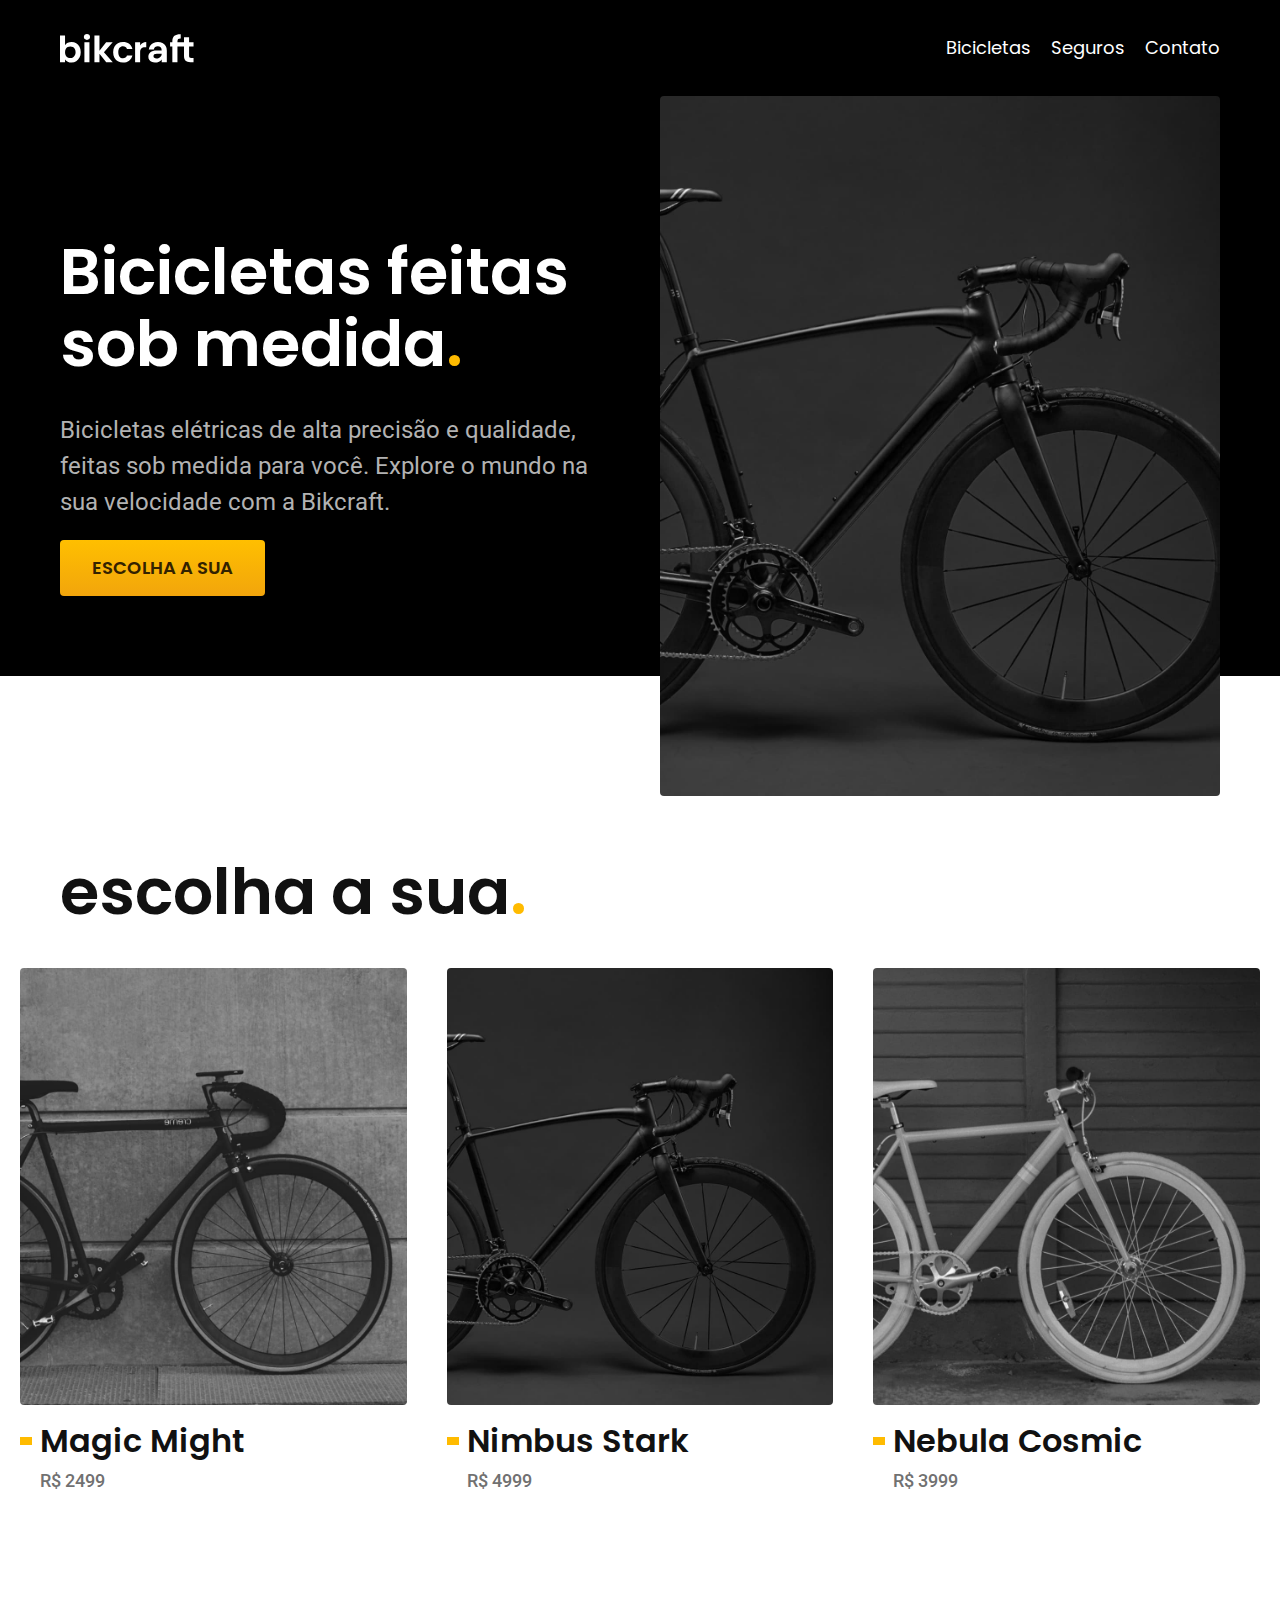
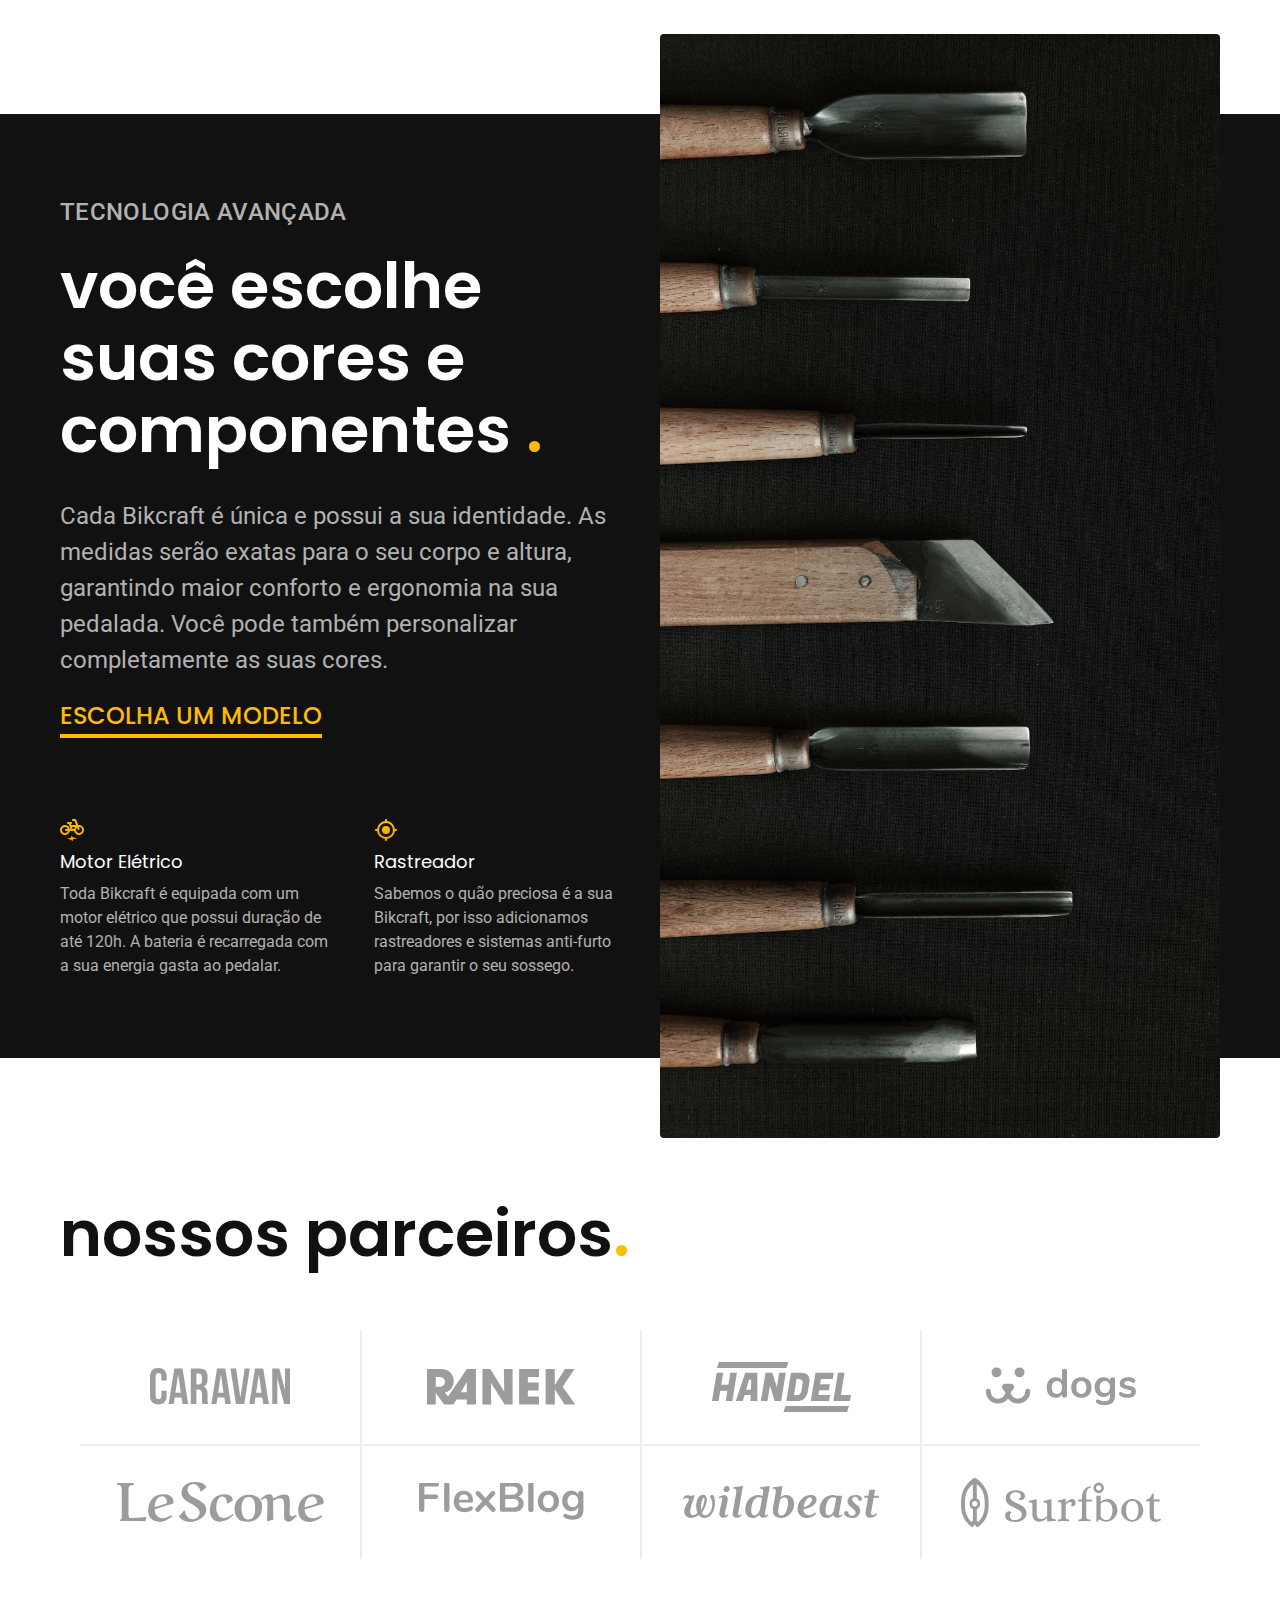
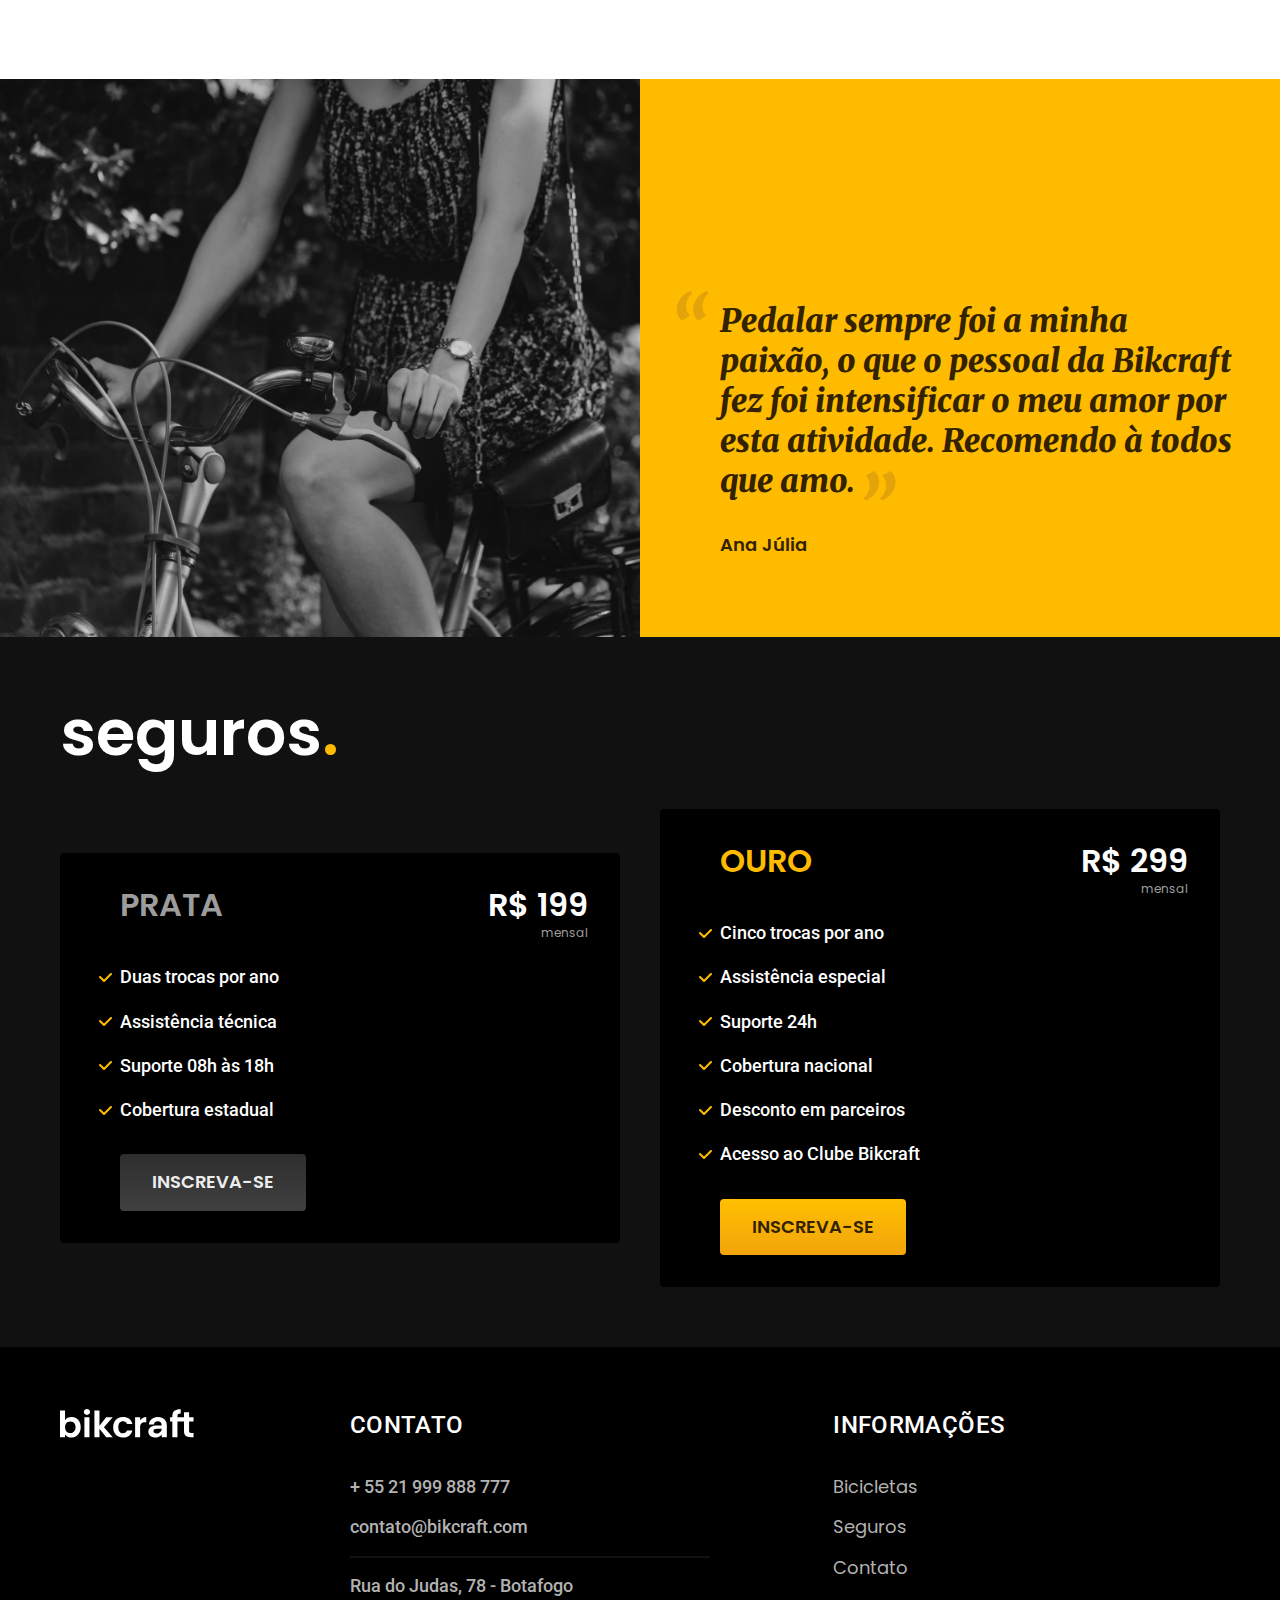
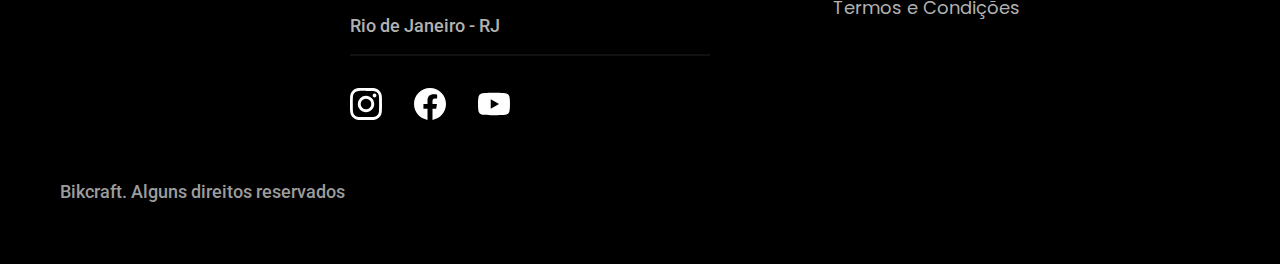
==== index.html @ 528cb469 "pagina bicicletas nimbus parte escolha a sua" ====
<!DOCTYPE html>
<html lang="pt-br">

<head>
  <meta charset="UTF-8">
  <meta http-equiv="X-UA-Compatible" content="IE=edge">
  <meta name="viewport" content="width=device-width, initial-scale=1.0">
  <meta name="description" content="Bicicletas elétricas de alta precisão e qualidade,  feitas sob medida para o cliente. Explore o mundo na sua velocidade com a Bikcraft.">
  <link rel="stylesheet" href="./css/style.css">
  <title>Bikcraft - Bicicletas Elétricas</title>
</head>

<body>
  <header class="header-bg">
    <div class="header container">
      <a href="./"><img src="./img/bikcraft.svg" alt=""></a>
      <nav aria-label="primária">
        <ul class="header-menu cor-0 font-1-m">
          <li><a href="./bicicletas.html">Bicicletas</a></li>
          <li><a href="./seguros.html">Seguros</a></li>
          <li><a href="./contato.html">Contato</a></li>
        </ul>
      </nav>
    </div>
  </header>

  <main class="introducao-bg">
    <div class="introducao container">
      <div class="introducao-conteudo">
        <h1 class="font-1-xxl cor-0">Bicicletas feitas sob medida<span class="cor-p1">.</span></h1>
        <p class="font-2-l cor-5">Bicicletas elétricas de alta precisão e qualidade, feitas sob medida para você. Explore o mundo na sua velocidade com a Bikcraft.</p>
        <a class="botao" href="./orcamento">Escolha a sua</a>
      </div>
      <div class="introducao-img"><img src="./img/fotos/introducao.jpg" alt="Bicicleta elétrica preta"></div>

    </div>
  </main>
  <article class="bicicletas-lista">
    <h2 class="font-1-xxl container">escolha a sua<span class="cor-p1">.</span></h2>
    <ul>
      <a href="./bicicletas/magic.html">
        <li>
          <img src="./img/bicicletas/magic-home.jpg" alt="Magic Might">
          <h3 class="font-1-xl">Magic Might</h3>
          <span class="font-2-m cor-7">R$ 2499</span>
        </li>
      </a>
      <a href="./bicicletas/nimbus.html">
        <li>
          <img src="./img/bicicletas/nimbus-home.jpg" alt="Nimbus Stark">
          <h3 class="font-1-xl">Nimbus Stark</h3>
          <span class="font-2-m cor-7">R$ 4999</span>
        </li>
      </a>

      <a href="./bicicletas/nebula.html">
        <li>
          <img src="./img/bicicletas/nebula-home.jpg" alt="Nebula Cosmic">
          <h3 class="font-1-xl">Nebula Cosmic</h3>
          <span class="font-2-m cor-7">R$ 3999</span>
        </li>
      </a>
    </ul>
  </article>
  <article class="tecnologia-bg">
    <div class="tecnologia container">
      <div class="tecnologia-conteudo">
        <span class="font-2-l-b cor-5">Tecnologia Avançada</span>
        <h2 class="font-1-xxl cor-0">você escolhe suas cores e componentes <span class="cor-p1">.</span></h2>
        <p class="font-2-l cor-5">Cada Bikcraft é única e possui a sua identidade. As medidas serão exatas para o seu corpo e altura, garantindo maior conforto e ergonomia na sua pedalada. Você pode também personalizar completamente as suas cores.</p>
        <a class="link" href="./bicicletas.html">Escolha um modelo</a>
        <div class="tecnologia-vantagens">
          <div>
            <img src="./img/icones/eletrica.svg" alt="">
            <h3 class="font-1-m cor-0">Motor Elétrico</h3>
            <p class="font-2-s cor-5">Toda Bikcraft é equipada com um motor elétrico que possui duração de até 120h. A bateria é recarregada com a sua energia gasta ao pedalar.</p>
          </div>
          <div>
            <img src="./img/icones/rastreador.svg" alt="">
            <h3 class="font-1-m cor-0">Rastreador</h3>
            <p class="font-2-s cor-5">Sabemos o quão preciosa é a sua Bikcraft, por isso adicionamos rastreadores e sistemas anti-furto para garantir o seu sossego.</p>
          </div>
        </div>
      </div>
      <div class="tecnologia-img">
        <img src="./img/fotos/tecnologia.jpg" alt="">
      </div>
    </div>

  </article>
  <section class="parceiros container" aria-label="Nossos Parceiros">
    <h2 class="font-1-xxl cor-11">nossos parceiros<span class="cor-p1">.</span></h2>
    <ul>
      <li>
        <img src="./img/parceiros/caravan.svg" alt="Caravan">
      </li>
      <li>
        <img src="./img/parceiros/ranek.svg" alt="Ranek">
      </li>
      <li>
        <img src="./img/parceiros/handel.svg" alt="Handel">
      </li>
      <li>
        <img src="./img/parceiros/dogs.svg" alt="Dogs">
      </li>
      <li>
        <img src="./img/parceiros/lescone.svg" alt="LescCone">
      </li>
      <li>
        <img src="./img/parceiros/flexblog.svg" alt="FlexBlog">
      </li>
      <li>
        <img src="./img/parceiros/wildbeast.svg" alt="Wild Beast">
      </li>
      <li>
        <img src="./img/parceiros/surfbot.svg" alt="Surfbot">
      </li>
    </ul>
  </section>
  <section class="depoimento" aria-label="Depoimento">
    <div>
      <img src="./img/fotos/depoimento.jpg" alt="">
    </div>
    <div class="depoimento-conteudo">
      <blockquote class="font-1-xl cor-p5">
        <p>Pedalar sempre foi a minha paixão, o que o pessoal da Bikcraft fez foi intensificar o meu amor por esta atividade. Recomendo à todos que amo.</p>
      </blockquote>
      <span class="font-1-m-b cor-p5">Ana Júlia</span>
    </div>
  </section>
  <article class="seguros-bg">
    <div class="seguros container">
      <h2 class="font-1-xxl cor-0">seguros<span class="cor-p1">.</span></h2>
      <div class="seguros-item">
        <h3 class="font-1-xl cor-6">PRATA</h3>
        <span class="font-1-xl cor-0">R$ 199 <span class="font-1-xs cor-6">mensal</span></span>
        <ul class="font-2-m cor-0">
          <li>Duas trocas por ano</li>
          <li>Assistência técnica</li>
          <li>Suporte 08h às 18h</li>
          <li>Cobertura estadual</li>
        </ul>
        <a class="botao secundario" href="./orcamento.html">Inscreva-se</a>
      </div>
      <div class="seguros-item">
        <h3 class="font-1-xl cor-p1">OURO</h3>
        <span class="font-1-xl cor-0">R$ 299 <span class="font-1-xs cor-6">mensal</span></span>
        <ul class="font-2-m cor-0">
          <li>Cinco trocas por ano</li>
          <li>Assistência especial</li>
          <li>Suporte 24h</li>
          <li>Cobertura nacional</li>
          <li>Desconto em parceiros</li>
          <li>Acesso ao Clube Bikcraft</li>
        </ul>
        <a class="botao" href="./orcamento.html">Inscreva-se</a>
      </div>
    </div>
  </article>
  <footer class="footer-bg">
    <div class="footer container">
      <img src="./img/bikcraft.svg" alt="Bikcraft">
      <div class="footer-contato">
        <h3 class="font-2-l-b cor-0">Contato</h3>
        <ul class="font-2-m cor-5">
          <li><a href="tel:+5521999888777">+ 55 21 999 888 777</a></li>
          <li><a href="mailto:contato@bikcraft.com">contato@bikcraft.com</a></li>
          <li>Rua do Judas, 78 - Botafogo</li>
          <li>Rio de Janeiro - RJ</li>
        </ul>
        <div class="footer-redes">
          <a href=""><img src="./img/redes/instagram.svg" alt="instagram"></a>
          <a href=""><img src="./img/redes/facebook.svg" alt="facebook"></a>
          <a href=""><img src="./img/redes/youtube.svg" alt="youtube"></a>
        </div>

      </div>
      <div class="footer-info">
        <h3 class="font-2-l-b cor-0">Informações</h3>
        <nav>
          <ul class="cor-5 font-1-m">
            <li><a href="./bicicletas.html">Bicicletas</a></li>
            <li><a href="./seguros.html">Seguros</a></li>
            <li><a href="./contato.html">Contato</a></li>
            <li><a href="./termos.html">Termos e Condições</a></li>
          </ul>
        </nav>
      </div>
      <p class="font-2-m cor-6 rights">Bikcraft. Alguns direitos reservados</p>
    </div>

  </footer>
</body>

</html>
---- css/style.css ----
/*tipografia*/
@import url("https://fonts.googleapis.com/css2?family=Merriweather:ital,wght@1,900&family=Poppins:wght@400;600&family=Roboto:wght@400;500&display=swap");

/*estilos principais*/
@import url("./global/global.css");
@import url("./utils/tipography.css");
@import url("./utils/cores.css");

@import url("./global/header.css");
@import url("./global/footer.css");

/*utilidades*/
@import url("./utils/components.css");

/*home*/
@import url("./home/introducao.css");
@import url("./bicicletas/bicicletas-lista.css");
@import url("./home/tecnologia.css");
@import url("./home/parceiros.css");
@import url("./home/depoimento.css");
@import url("./seguros/seguros.css");

/*paginas*/
@import url("./termos/termos.css");
@import url("./bicicletas/bicicletas.css");
@import url("./seguros/vantagens.css");
@import url("./seguros/perguntas.css");
@import url("./bicicleta/bicicleta.css");
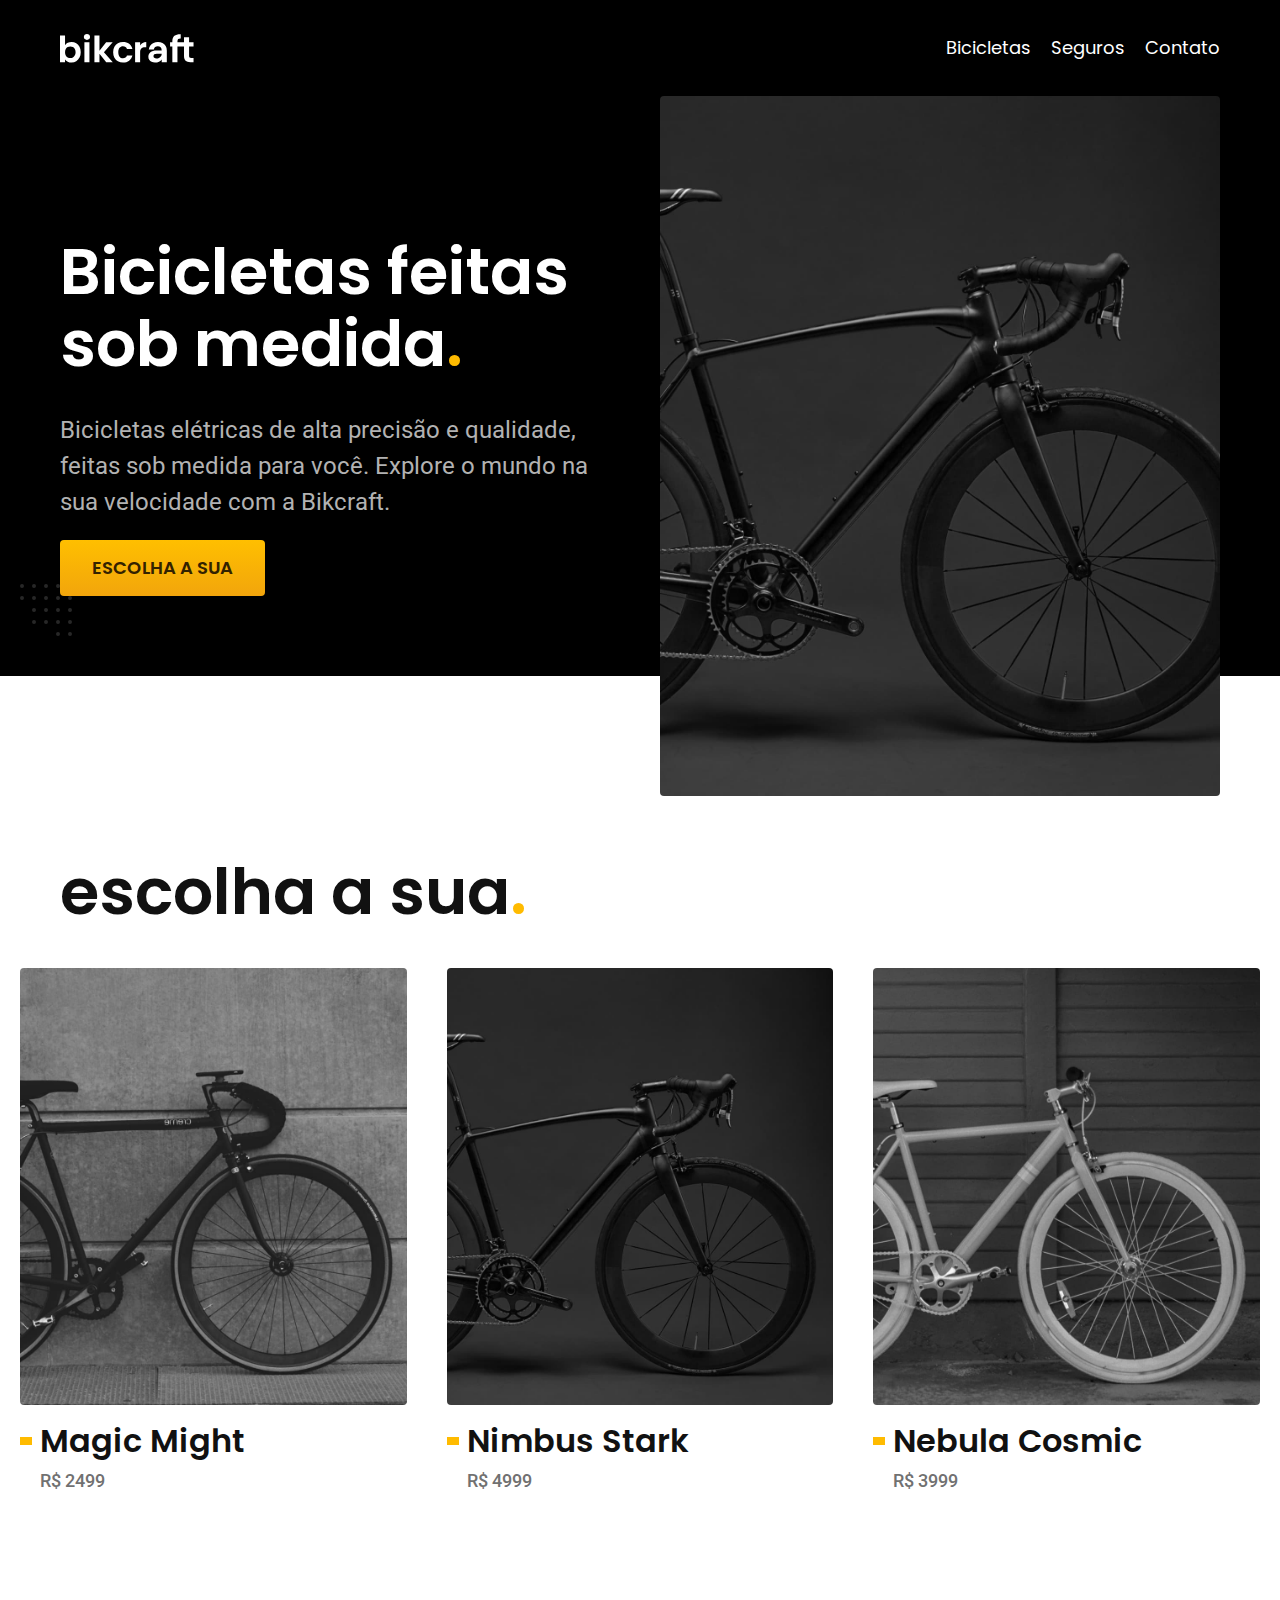
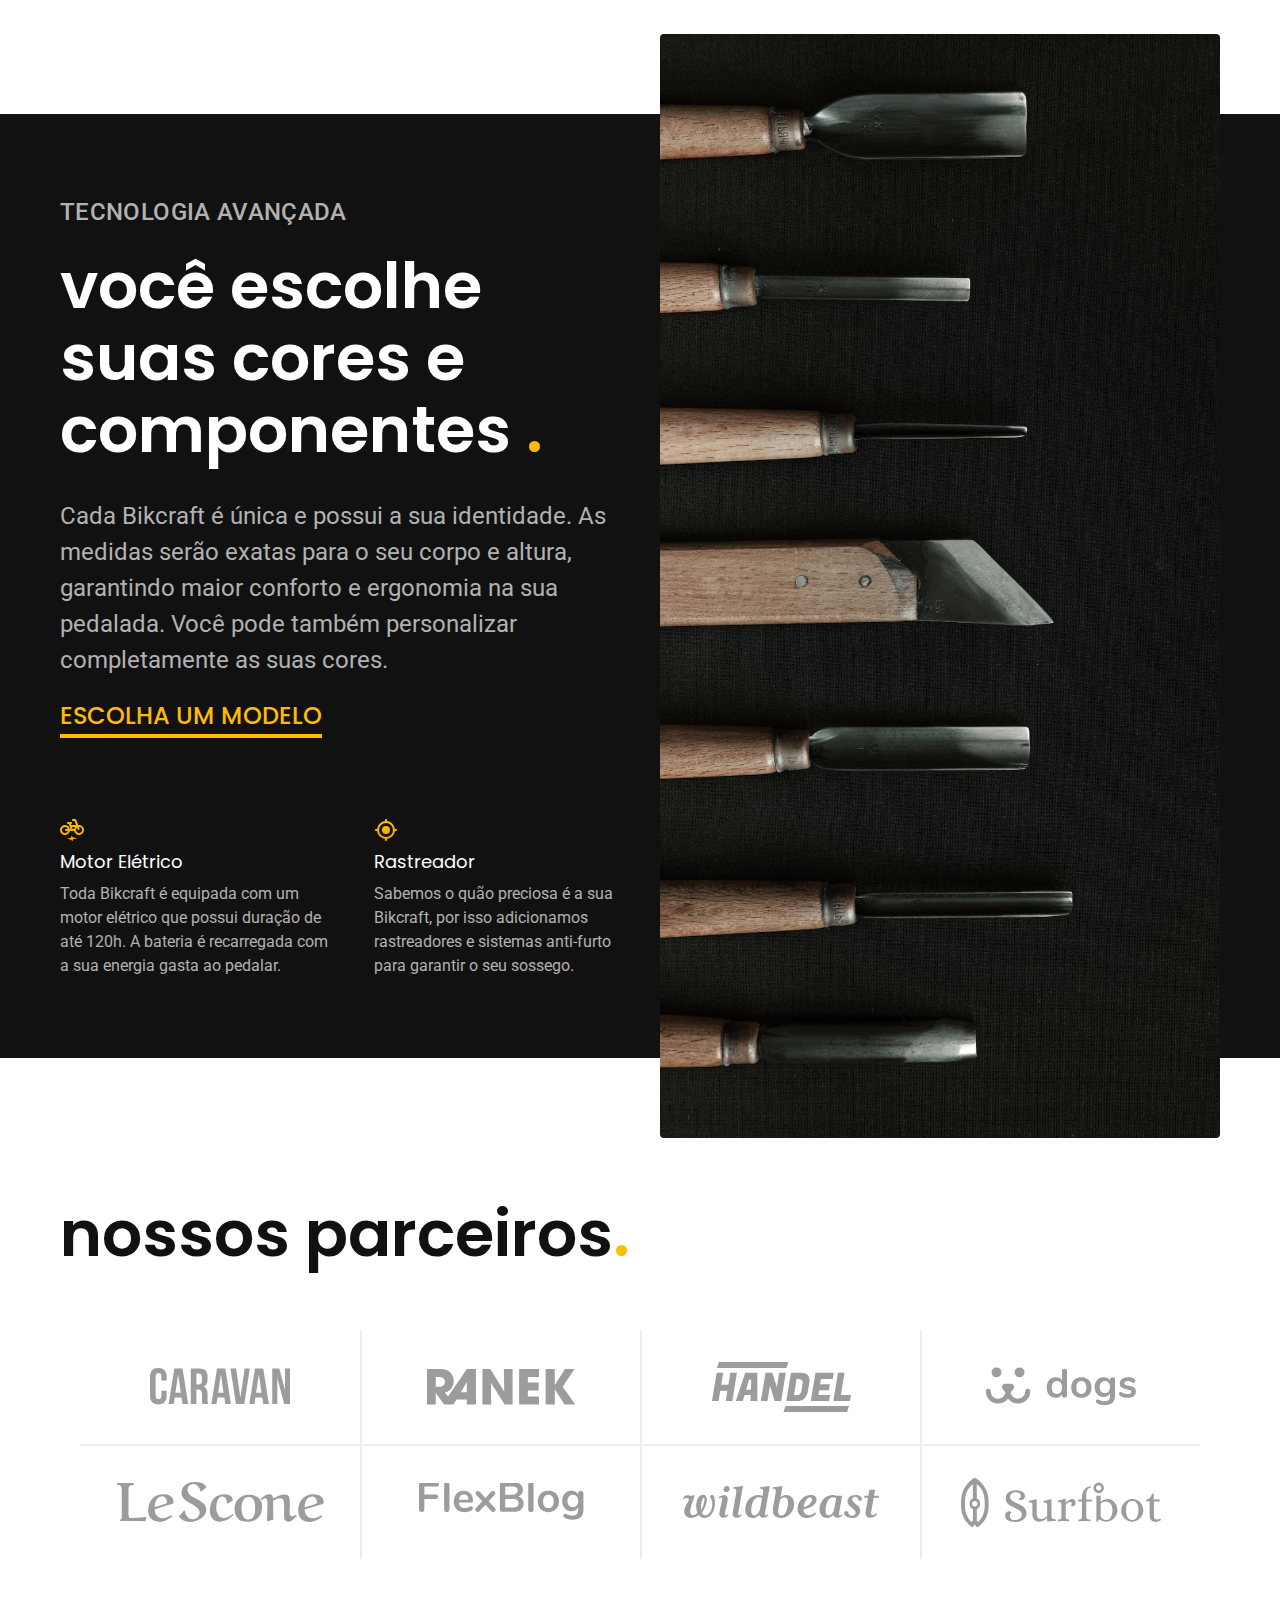
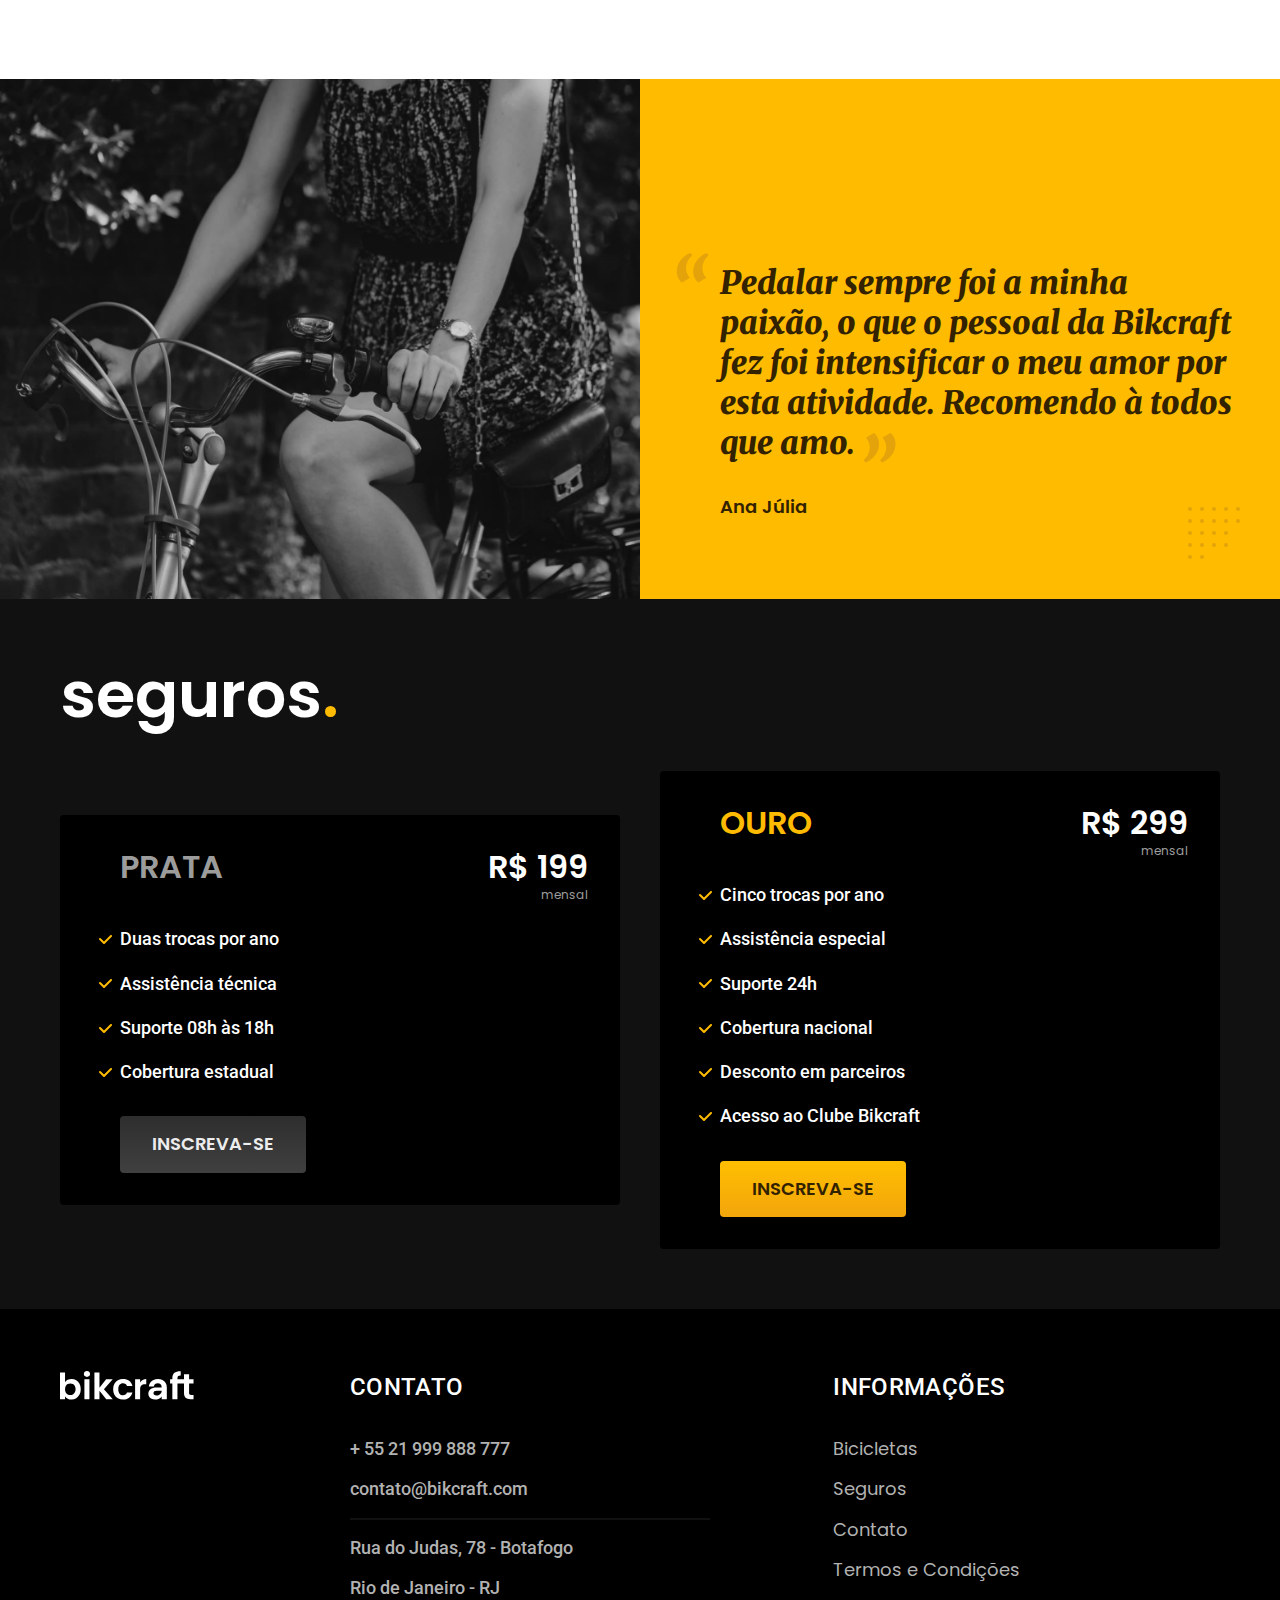
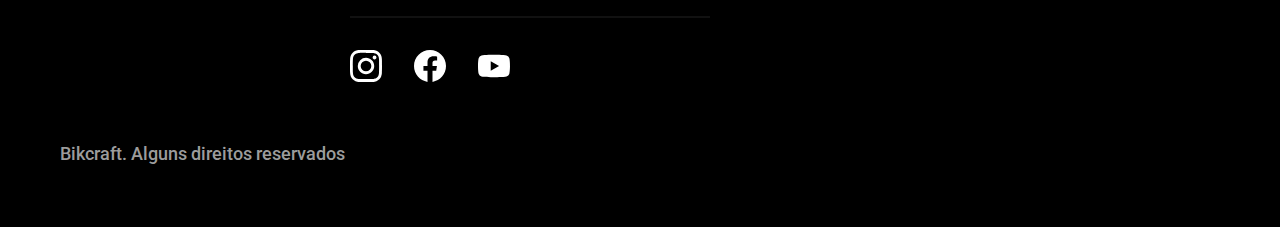
==== commit 6252ef71: "otimização em todas as paginas com h e w" ====
--- a/index.html
+++ b/index.html
@@ -6,6 +6,7 @@
   <meta http-equiv="X-UA-Compatible" content="IE=edge">
   <meta name="viewport" content="width=device-width, initial-scale=1.0">
   <meta name="description" content="Bicicletas elétricas de alta precisão e qualidade,  feitas sob medida para o cliente. Explore o mundo na sua velocidade com a Bikcraft.">
+  <link rel="preload" href="./css/style.css" as="style">
   <link rel="stylesheet" href="./css/style.css">
   <title>Bikcraft - Bicicletas Elétricas</title>
 </head>
@@ -13,7 +14,7 @@
 <body>
   <header class="header-bg">
     <div class="header container">
-      <a href="./"><img src="./img/bikcraft.svg" alt=""></a>
+      <a href="./"><img src="./img/bikcraft.svg" width="136" height="32" alt=""></a>
       <nav aria-label="primária">
         <ul class="header-menu cor-0 font-1-m">
           <li><a href="./bicicletas.html">Bicicletas</a></li>
@@ -31,7 +32,10 @@
         <p class="font-2-l cor-5">Bicicletas elétricas de alta precisão e qualidade, feitas sob medida para você. Explore o mundo na sua velocidade com a Bikcraft.</p>
         <a class="botao" href="./orcamento">Escolha a sua</a>
       </div>
-      <div class="introducao-img"><img src="./img/fotos/introducao.jpg" alt="Bicicleta elétrica preta"></div>
+      <picture>
+        <source media="(max-width: 800px)" srcset="./img/bicicletas/nimbus.jpg">
+        <img src="./img/fotos/introducao.jpg" width="1280" height="1600" alt="Bicicleta elétrica preta">
+      </picture>
 
     </div>
   </main>
@@ -40,14 +44,14 @@
     <ul>
       <a href="./bicicletas/magic.html">
         <li>
-          <img src="./img/bicicletas/magic-home.jpg" alt="Magic Might">
+          <img src="./img/bicicletas/magic-home.jpg" width="920" height="1040" alt="Magic Might">
           <h3 class="font-1-xl">Magic Might</h3>
           <span class="font-2-m cor-7">R$ 2499</span>
         </li>
       </a>
       <a href="./bicicletas/nimbus.html">
         <li>
-          <img src="./img/bicicletas/nimbus-home.jpg" alt="Nimbus Stark">
+          <img src="./img/bicicletas/nimbus-home.jpg" width="920" height="1040" alt="Nimbus Stark">
           <h3 class="font-1-xl">Nimbus Stark</h3>
           <span class="font-2-m cor-7">R$ 4999</span>
         </li>
@@ -55,7 +59,7 @@
 
       <a href="./bicicletas/nebula.html">
         <li>
-          <img src="./img/bicicletas/nebula-home.jpg" alt="Nebula Cosmic">
+          <img src="./img/bicicletas/nebula-home.jpg" width="920" height="1040" alt="Nebula Cosmic">
           <h3 class="font-1-xl">Nebula Cosmic</h3>
           <span class="font-2-m cor-7">R$ 3999</span>
         </li>
@@ -71,19 +75,19 @@
         <a class="link" href="./bicicletas.html">Escolha um modelo</a>
         <div class="tecnologia-vantagens">
           <div>
-            <img src="./img/icones/eletrica.svg" alt="">
+            <img src="./img/icones/eletrica.svg" width="24" height="24" alt="">
             <h3 class="font-1-m cor-0">Motor Elétrico</h3>
             <p class="font-2-s cor-5">Toda Bikcraft é equipada com um motor elétrico que possui duração de até 120h. A bateria é recarregada com a sua energia gasta ao pedalar.</p>
           </div>
           <div>
-            <img src="./img/icones/rastreador.svg" alt="">
+            <img src="./img/icones/rastreador.svg" width="24" height="24" alt="">
             <h3 class="font-1-m cor-0">Rastreador</h3>
             <p class="font-2-s cor-5">Sabemos o quão preciosa é a sua Bikcraft, por isso adicionamos rastreadores e sistemas anti-furto para garantir o seu sossego.</p>
           </div>
         </div>
       </div>
       <div class="tecnologia-img">
-        <img src="./img/fotos/tecnologia.jpg" alt="">
+        <img src="./img/fotos/tecnologia.jpg" width="1200" height="1920" alt="">
       </div>
     </div>
 
@@ -92,34 +96,34 @@
     <h2 class="font-1-xxl cor-11">nossos parceiros<span class="cor-p1">.</span></h2>
     <ul>
       <li>
-        <img src="./img/parceiros/caravan.svg" alt="Caravan">
+        <img src="./img/parceiros/caravan.svg" width="140" height="38" alt="Caravan">
       </li>
       <li>
-        <img src="./img/parceiros/ranek.svg" alt="Ranek">
+        <img src="./img/parceiros/ranek.svg" width="149" height="36" alt="Ranek">
       </li>
       <li>
-        <img src="./img/parceiros/handel.svg" alt="Handel">
+        <img src="./img/parceiros/handel.svg" width="139" height="50" alt="Handel">
       </li>
       <li>
-        <img src="./img/parceiros/dogs.svg" alt="Dogs">
+        <img src="./img/parceiros/dogs.svg" width="152" height="39" alt="Dogs">
       </li>
       <li>
-        <img src="./img/parceiros/lescone.svg" alt="LescCone">
+        <img src="./img/parceiros/lescone.svg" width="208" height="41" alt="LescCone">
       </li>
       <li>
-        <img src="./img/parceiros/flexblog.svg" alt="FlexBlog">
+        <img src="./img/parceiros/flexblog.svg" width="165" height="38" alt="FlexBlog">
       </li>
       <li>
-        <img src="./img/parceiros/wildbeast.svg" alt="Wild Beast">
+        <img src="./img/parceiros/wildbeast.svg" width="196" height="34" alt="Wild Beast">
       </li>
       <li>
-        <img src="./img/parceiros/surfbot.svg" alt="Surfbot">
+        <img src="./img/parceiros/surfbot.svg" width="200" height="49" alt="Surfbot">
       </li>
     </ul>
   </section>
   <section class="depoimento" aria-label="Depoimento">
     <div>
-      <img src="./img/fotos/depoimento.jpg" alt="">
+      <img src="./img/fotos/depoimento.jpg" width="1560" height="1360" alt="">
     </div>
     <div class="depoimento-conteudo">
       <blockquote class="font-1-xl cor-p5">
@@ -159,7 +163,7 @@
   </article>
   <footer class="footer-bg">
     <div class="footer container">
-      <img src="./img/bikcraft.svg" alt="Bikcraft">
+      <img src="./img/bikcraft.svg" width="136" height="32" alt="Bikcraft">
       <div class="footer-contato">
         <h3 class="font-2-l-b cor-0">Contato</h3>
         <ul class="font-2-m cor-5">
@@ -169,9 +173,9 @@
           <li>Rio de Janeiro - RJ</li>
         </ul>
         <div class="footer-redes">
-          <a href=""><img src="./img/redes/instagram.svg" alt="instagram"></a>
-          <a href=""><img src="./img/redes/facebook.svg" alt="facebook"></a>
-          <a href=""><img src="./img/redes/youtube.svg" alt="youtube"></a>
+          <a href=""><img src="./img/redes/instagram.svg" width="32" height="32" alt="instagram"></a>
+          <a href=""><img src="./img/redes/facebook.svg" width="32" height="32" alt="facebook"></a>
+          <a href=""><img src="./img/redes/youtube.svg" width="32" height="32" alt="youtube"></a>
         </div>
 
       </div>
--- a/css/style.css
+++ b/css/style.css
@@ -11,6 +11,7 @@
 
 /*utilidades*/
 @import url("./utils/components.css");
+@import url("./utils/formulario.css");
 
 /*home*/
 @import url("./home/introducao.css");
@@ -26,3 +27,7 @@
 @import url("./seguros/vantagens.css");
 @import url("./seguros/perguntas.css");
 @import url("./bicicleta/bicicleta.css");
+@import url("./bicicleta/seguro.css");
+@import url("./contato/contato.css");
+@import url("./contato/lojas.css");
+@import url("./orcamento/orcamento.css");
--- a/css/style.css
+++ b/css/style.css
@@ -11,6 +11,7 @@
 
 /*utilidades*/
 @import url("./utils/components.css");
+@import url("./utils/formulario.css");
 
 /*home*/
 @import url("./home/introducao.css");
@@ -26,3 +27,7 @@
 @import url("./seguros/vantagens.css");
 @import url("./seguros/perguntas.css");
 @import url("./bicicleta/bicicleta.css");
+@import url("./bicicleta/seguro.css");
+@import url("./contato/contato.css");
+@import url("./contato/lojas.css");
+@import url("./orcamento/orcamento.css");
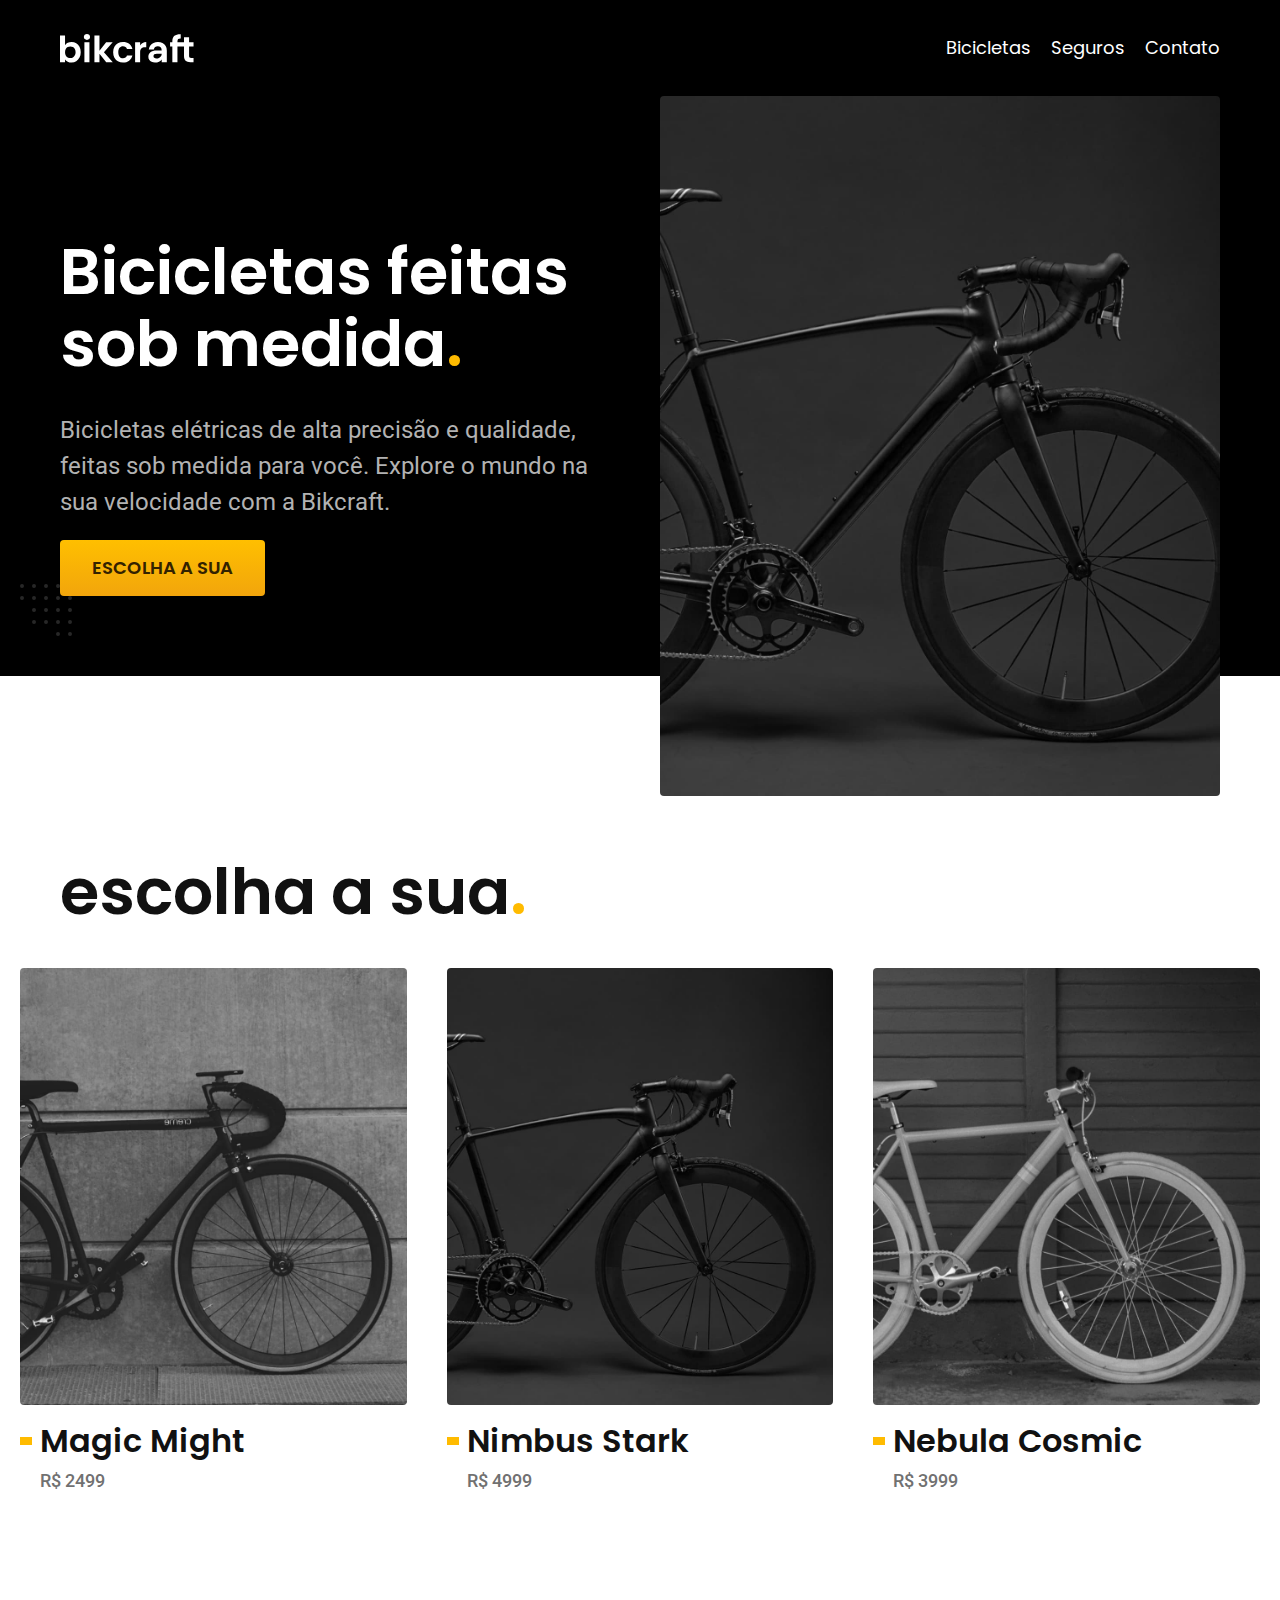
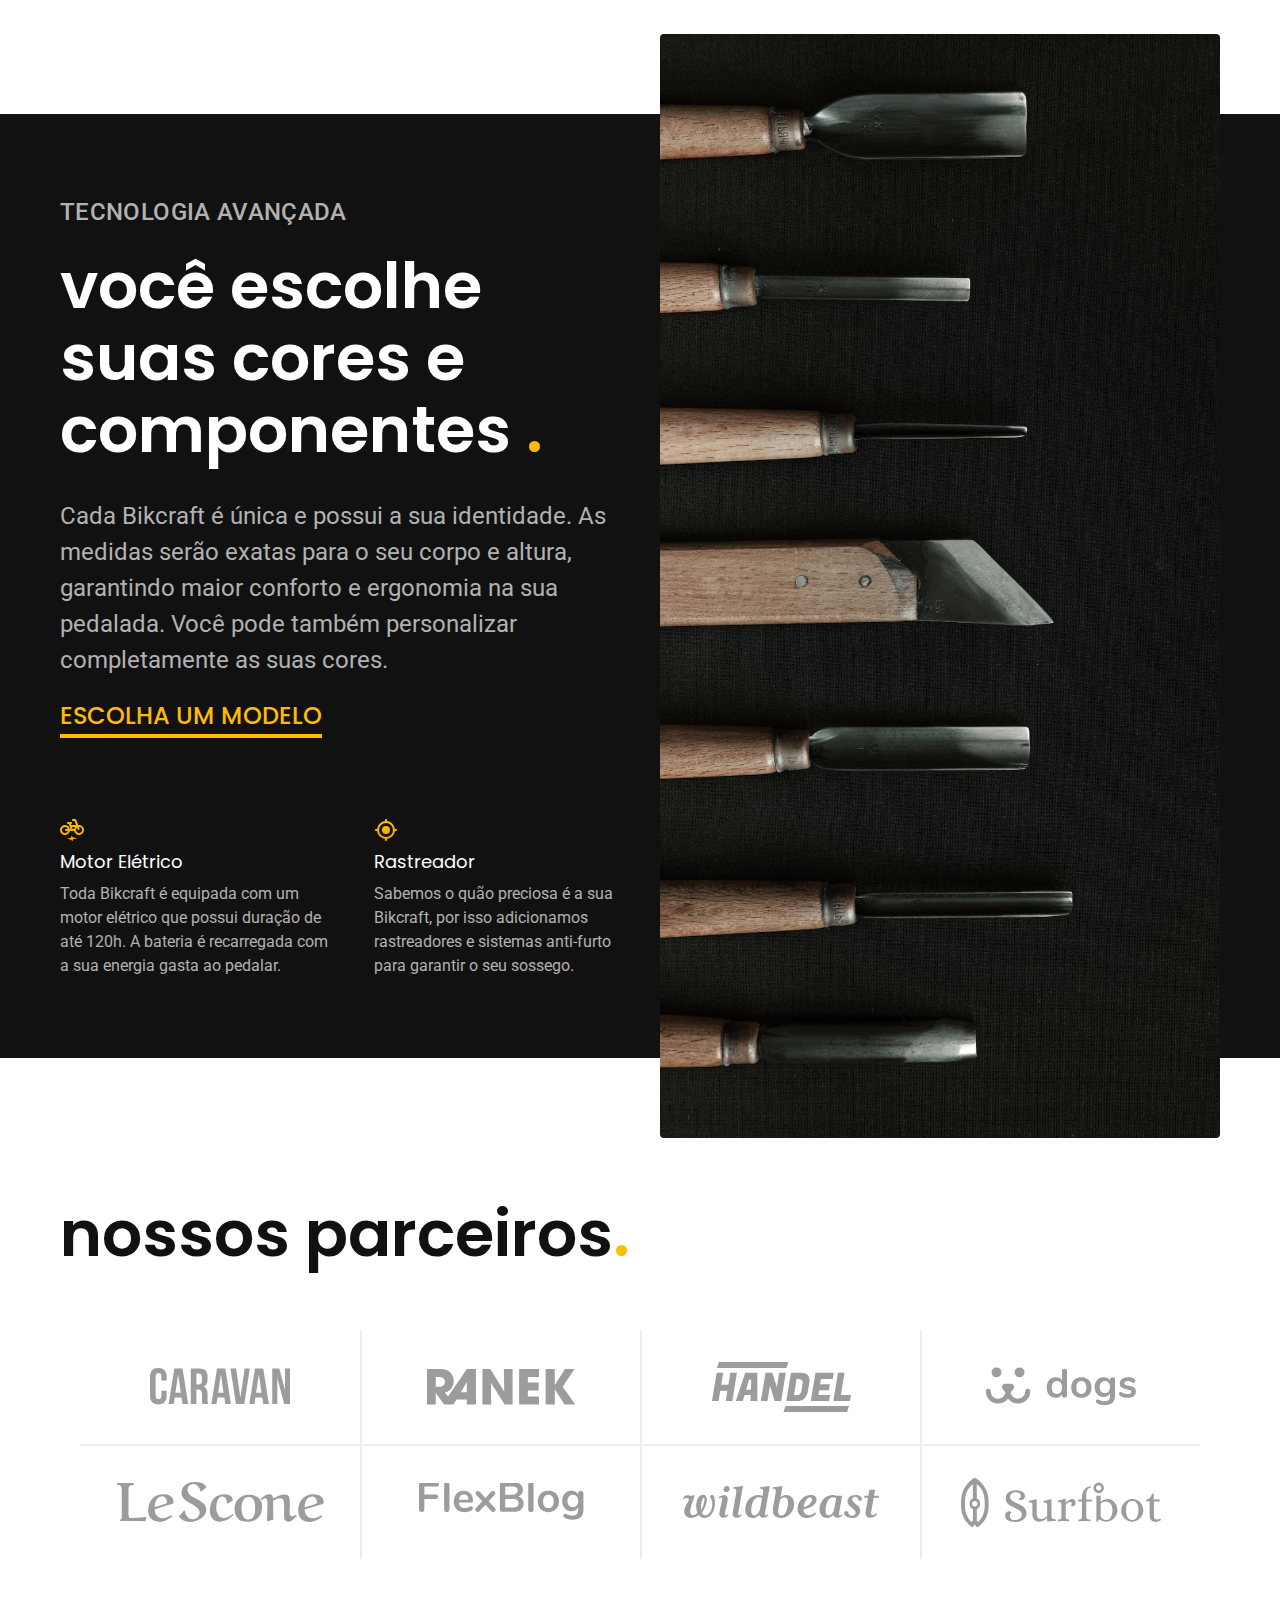
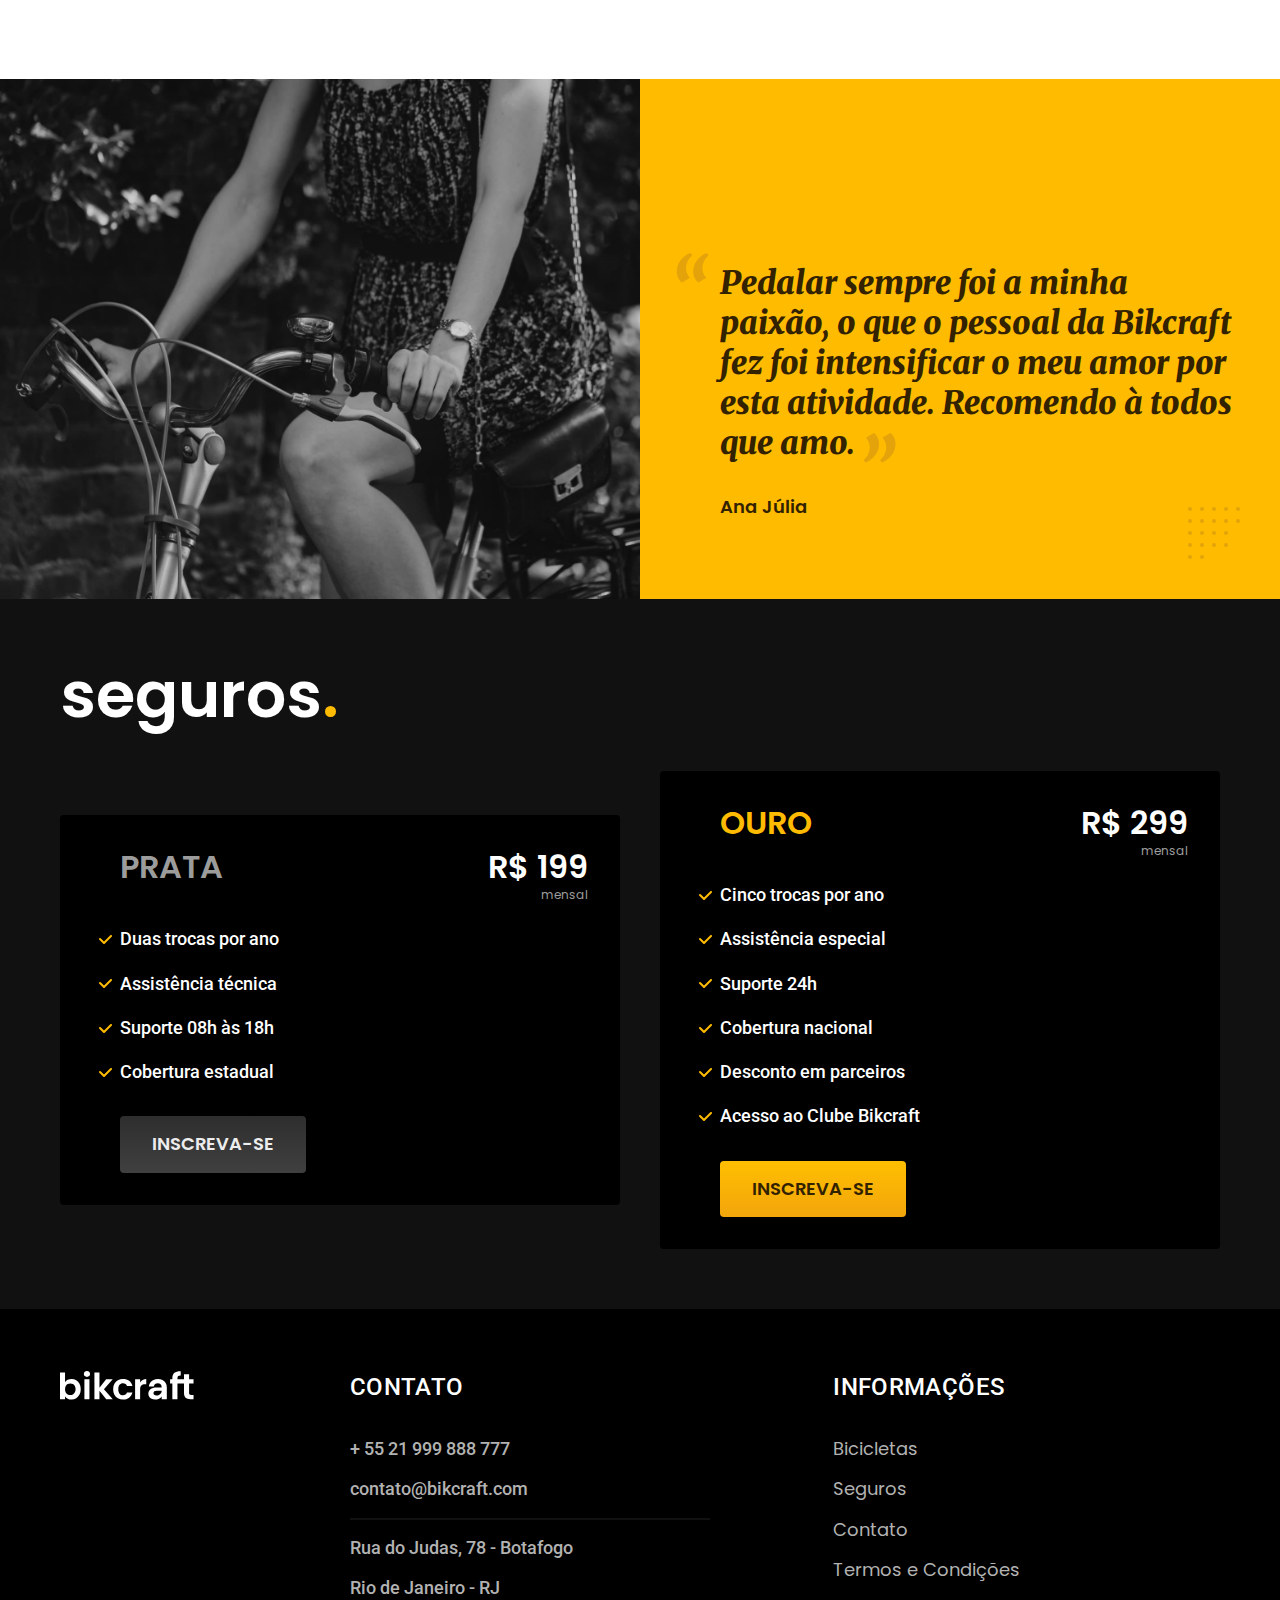
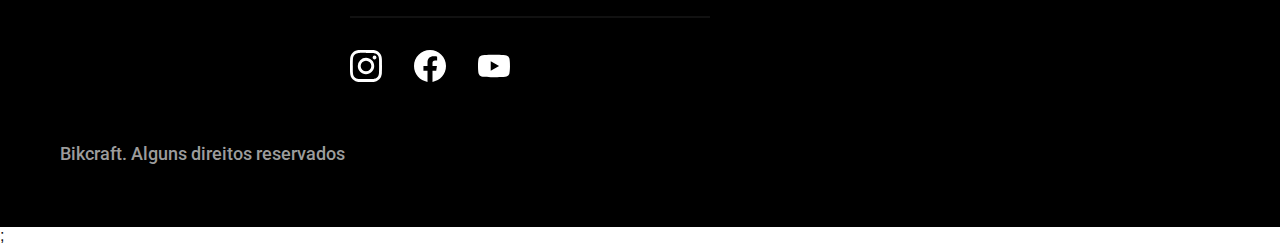
==== commit b0226ee8: "utilizando o plugin simple anime para animar index e seguros" ====
--- a/index.html
+++ b/index.html
@@ -28,11 +28,11 @@
   <main class="introducao-bg">
     <div class="introducao container">
       <div class="introducao-conteudo">
-        <h1 class="font-1-xxl cor-0">Bicicletas feitas sob medida<span class="cor-p1">.</span></h1>
-        <p class="font-2-l cor-5">Bicicletas elétricas de alta precisão e qualidade, feitas sob medida para você. Explore o mundo na sua velocidade com a Bikcraft.</p>
-        <a class="botao" href="./orcamento">Escolha a sua</a>
-      </div>
-      <picture>
+        <h1 class="font-1-xxl cor-0 fadeInDown" data-anime="200">Bicicletas feitas sob medida<span class="cor-p1">.</span></h1>
+        <p class="font-2-l cor-5 fadeInDown" data-anime="400">Bicicletas elétricas de alta precisão e qualidade, feitas sob medida para você. Explore o mundo na sua velocidade com a Bikcraft.</p>
+        <a data-anime="600" class="botao fadeInDown" href="./orcamento">Escolha a sua</a>
+      </div>
+      <picture class="fadeInDown" data-anime="800">
         <source media="(max-width: 800px)" srcset="./img/bicicletas/nimbus.jpg">
         <img src="./img/fotos/introducao.jpg" width="1280" height="1600" alt="Bicicleta elétrica preta">
       </picture>
@@ -194,6 +194,9 @@
     </div>
 
   </footer>
+  <script src="./js/plugins/simple-anime.js"></script>;
+  <script src="./js/script.js"></script>
+
 </body>
 
 </html>--- a/css/style.css
+++ b/css/style.css
@@ -5,6 +5,7 @@
 @import url("./global/global.css");
 @import url("./utils/tipography.css");
 @import url("./utils/cores.css");
+@import url("./utils/animacao.css");
 
 @import url("./global/header.css");
 @import url("./global/footer.css");
--- a/css/style.css
+++ b/css/style.css
@@ -5,6 +5,7 @@
 @import url("./global/global.css");
 @import url("./utils/tipography.css");
 @import url("./utils/cores.css");
+@import url("./utils/animacao.css");
 
 @import url("./global/header.css");
 @import url("./global/footer.css");
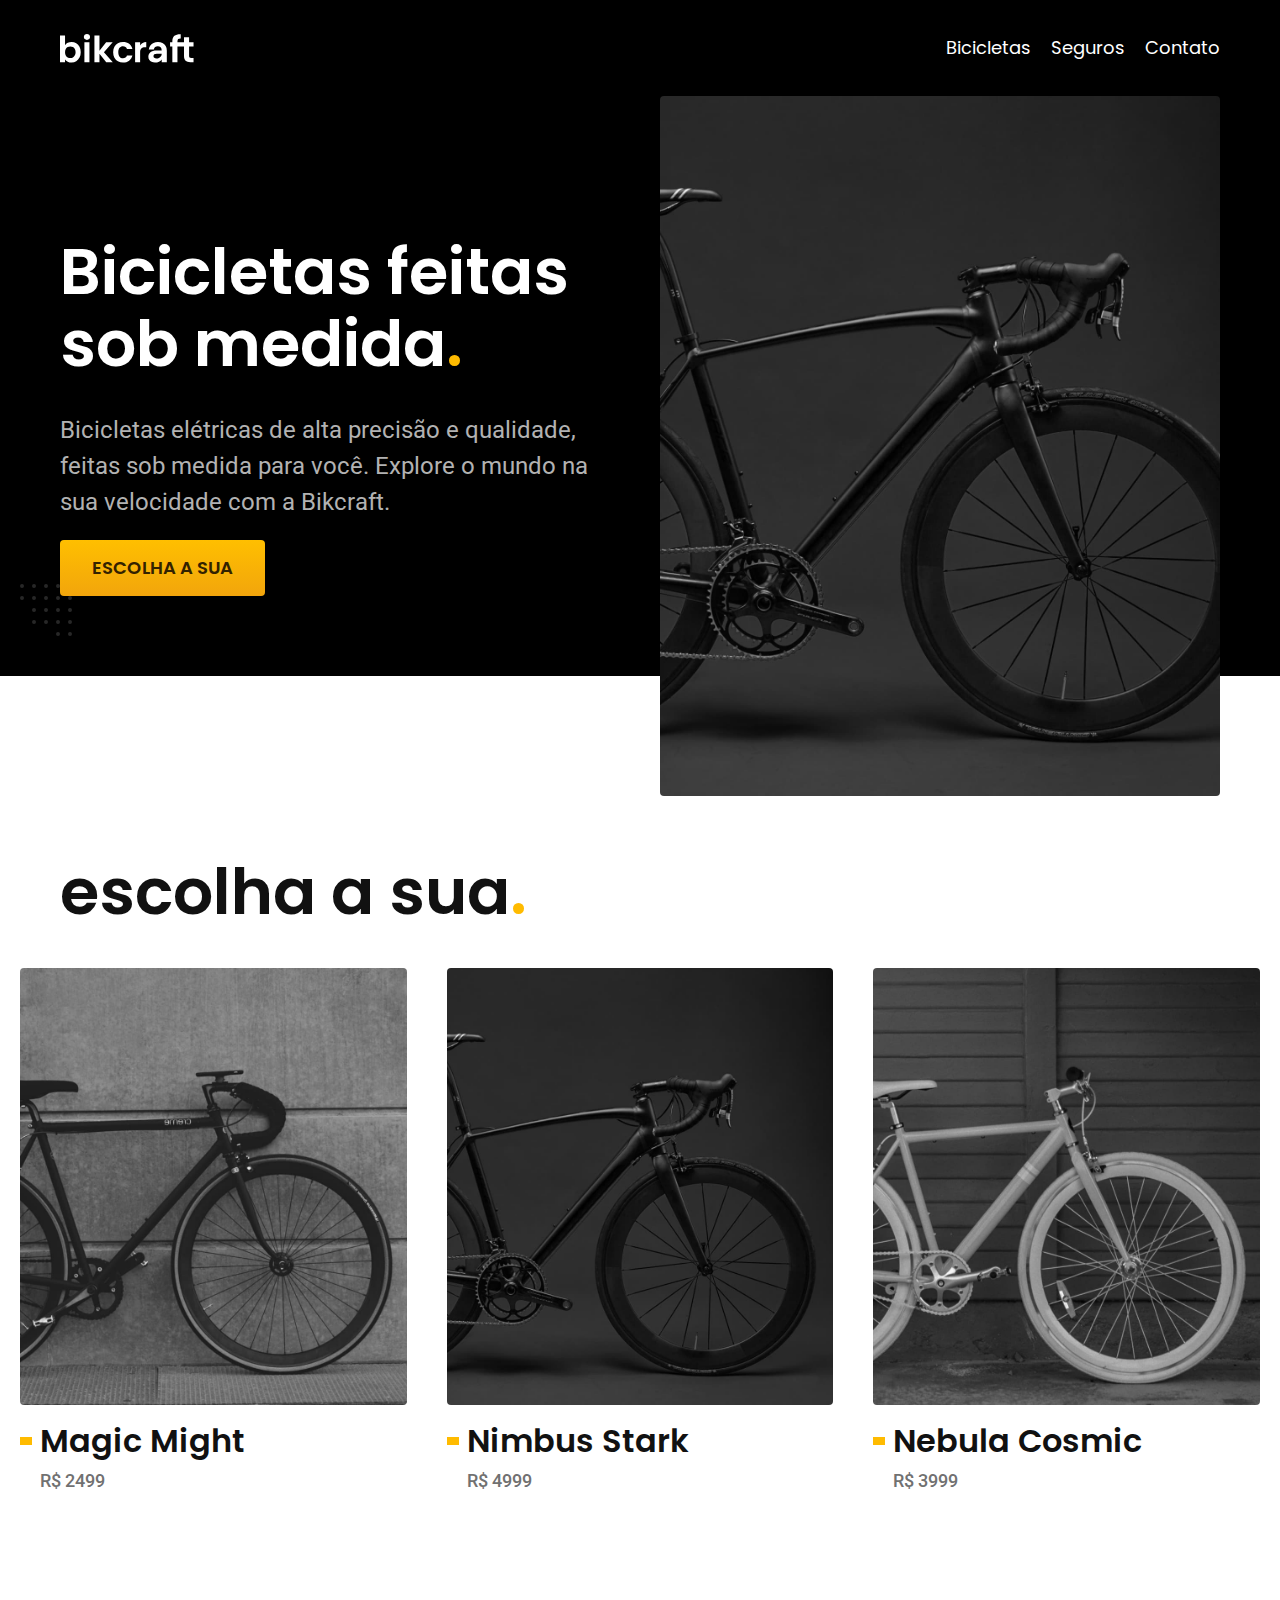
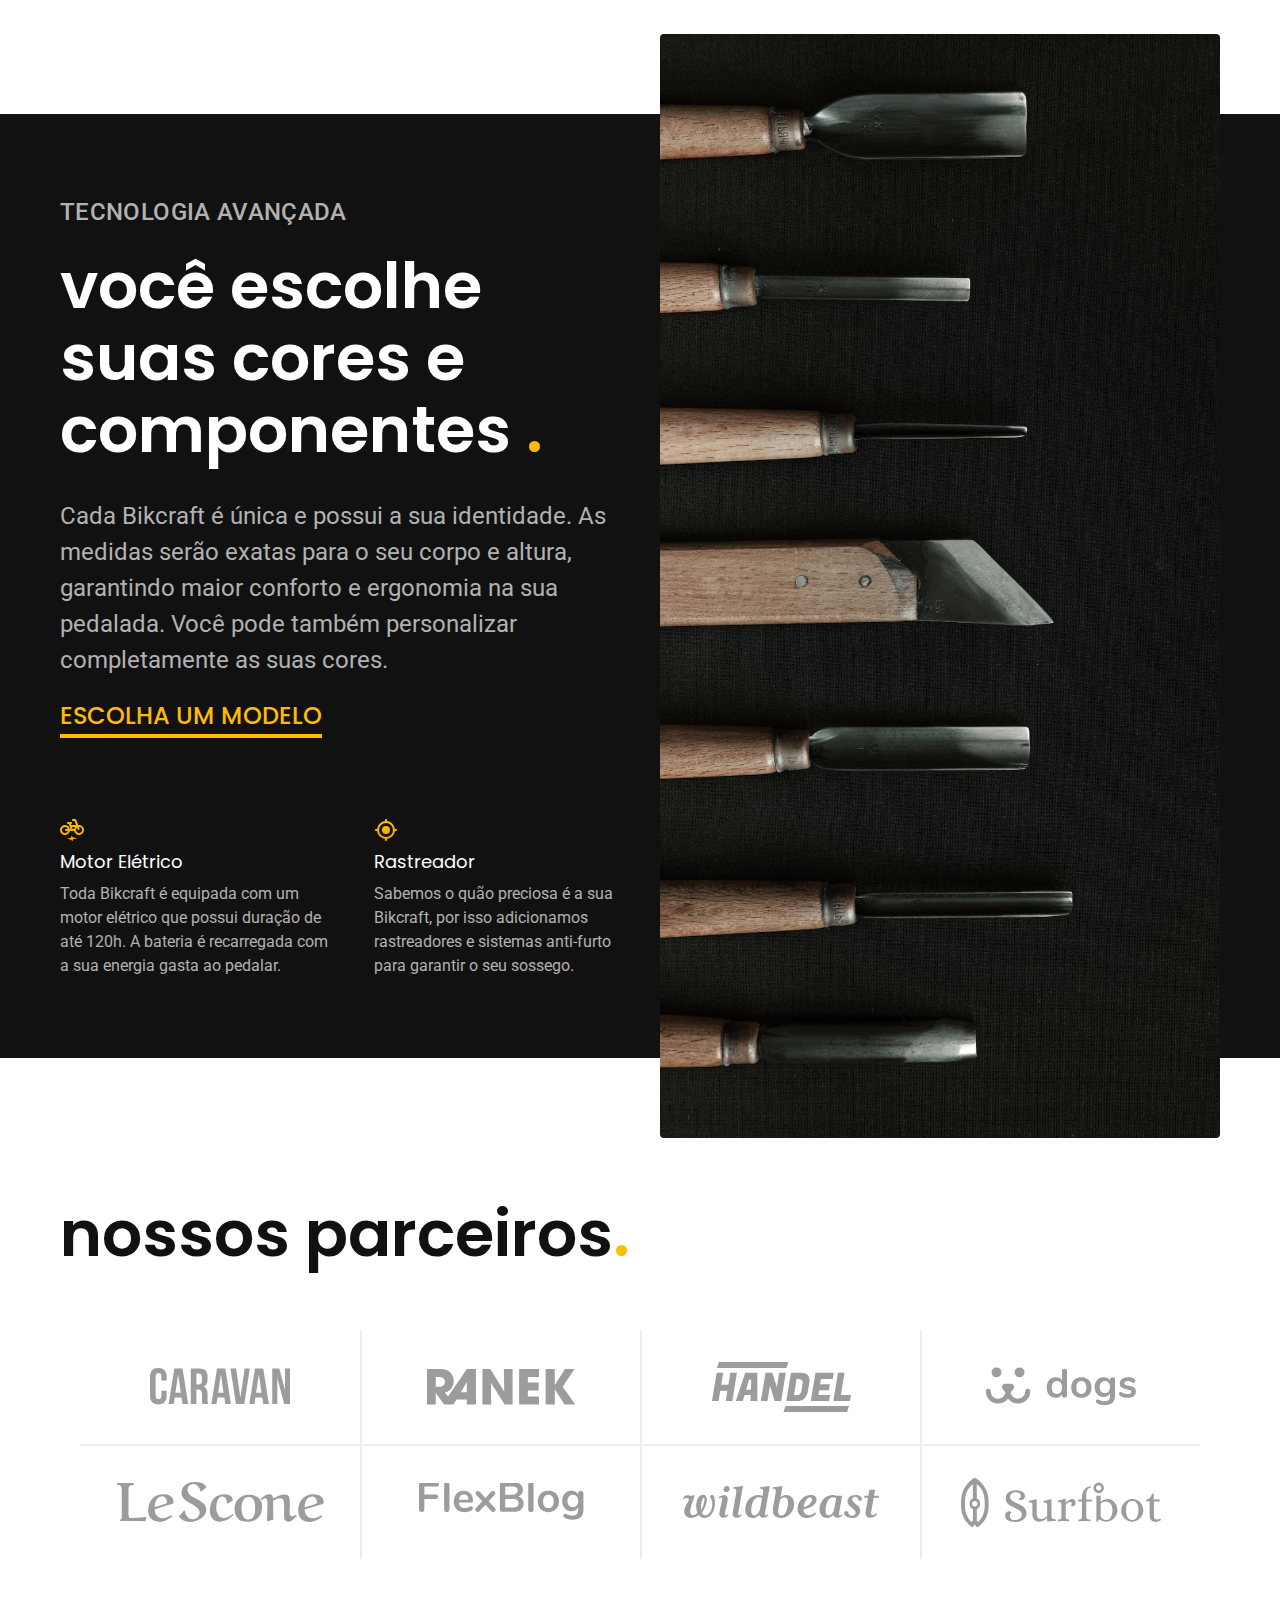
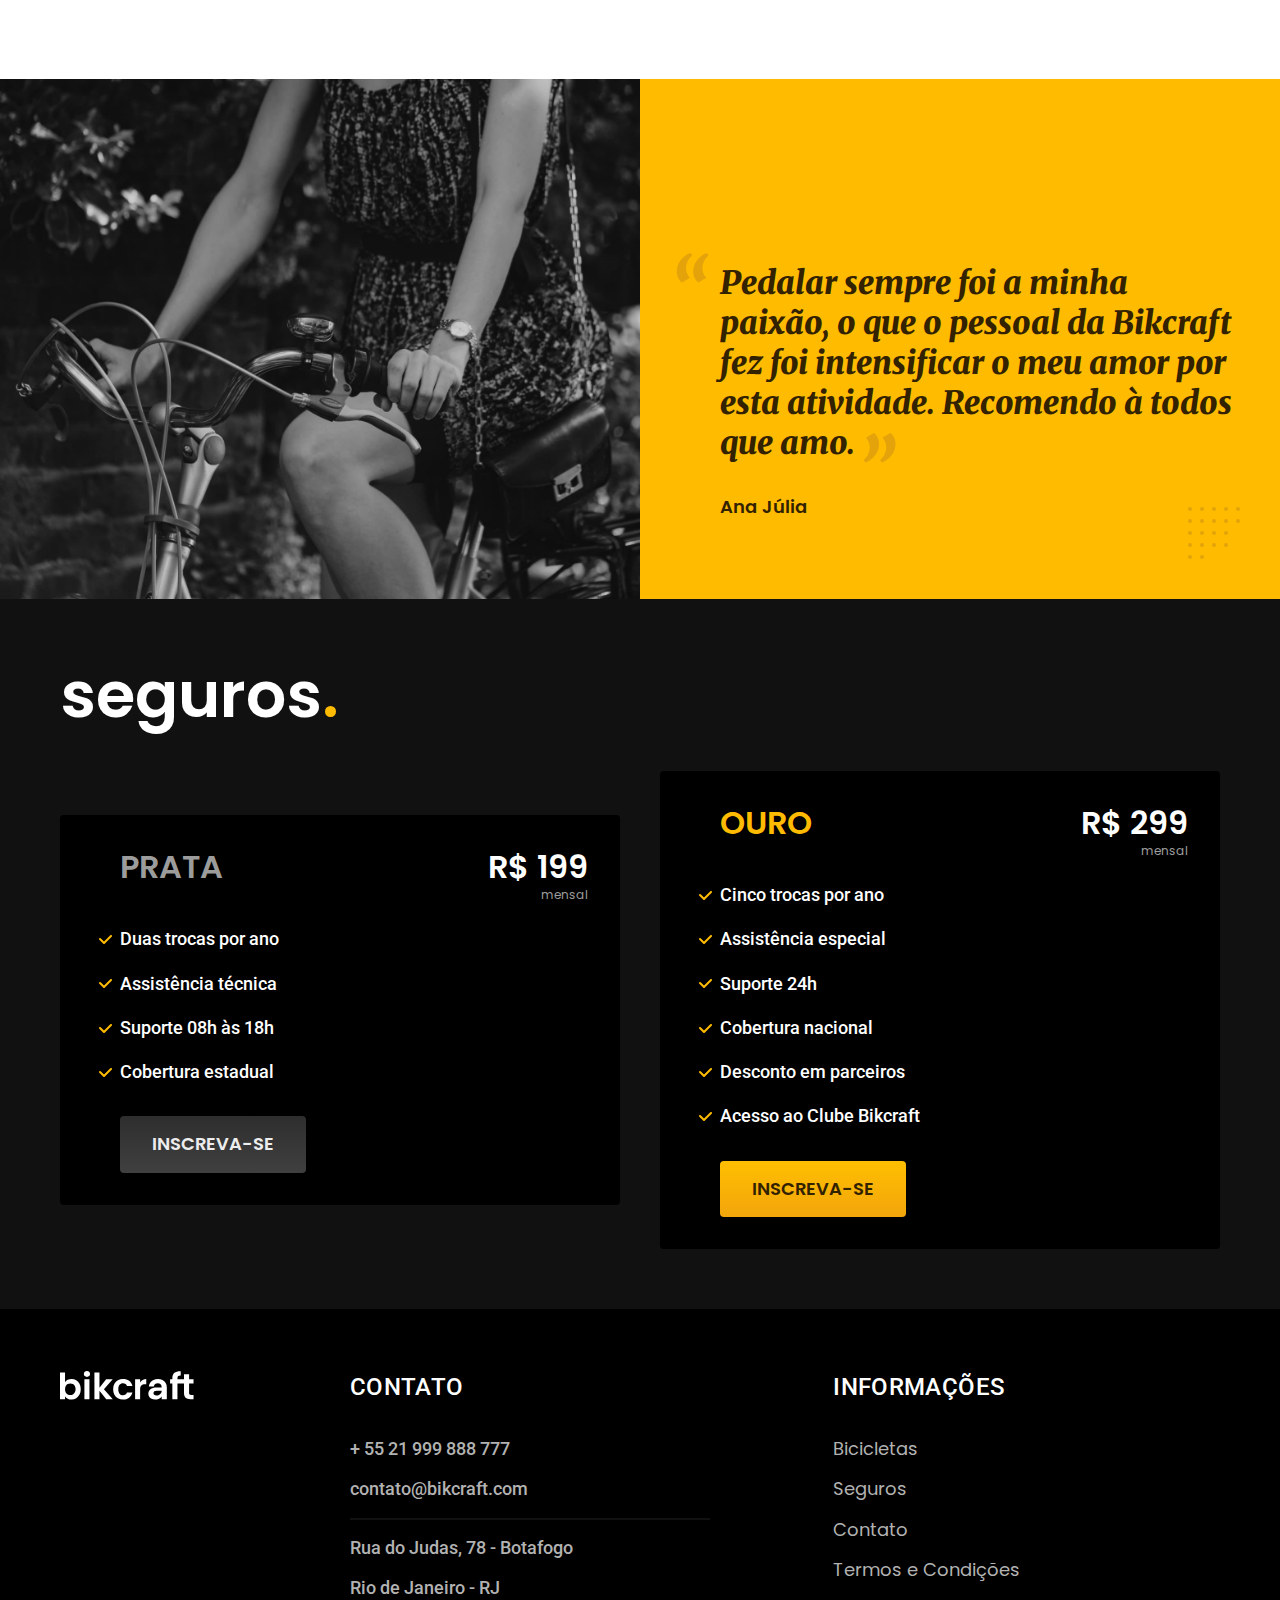
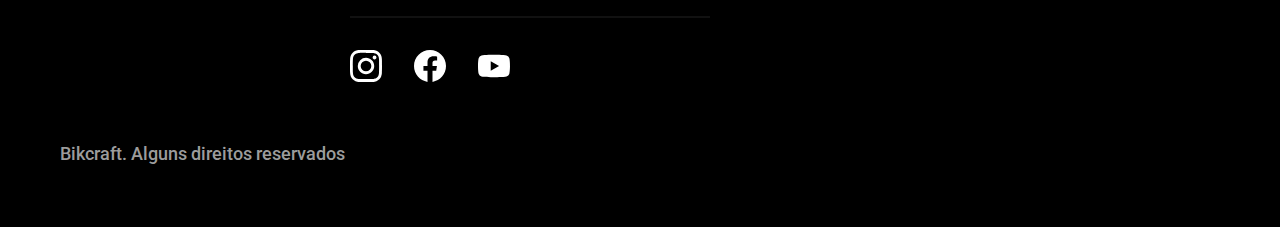
==== commit 7f37862e: "typo correction" ====
--- a/index.html
+++ b/index.html
@@ -6,9 +6,13 @@
   <meta http-equiv="X-UA-Compatible" content="IE=edge">
   <meta name="viewport" content="width=device-width, initial-scale=1.0">
   <meta name="description" content="Bicicletas elétricas de alta precisão e qualidade,  feitas sob medida para o cliente. Explore o mundo na sua velocidade com a Bikcraft.">
+  <link rel="icon" href="./favicon.svg" type="image/svg+xml">
   <link rel="preload" href="./css/style.css" as="style">
   <link rel="stylesheet" href="./css/style.css">
   <title>Bikcraft - Bicicletas Elétricas</title>
+  <script>
+    document.documentElement.classList.add('js')
+  </script>
 </head>
 
 <body>
@@ -194,7 +198,7 @@
     </div>
 
   </footer>
-  <script src="./js/plugins/simple-anime.js"></script>;
+  <script src="./js/plugins/simple-anime.js"></script>
   <script src="./js/script.js"></script>
 
 </body>
